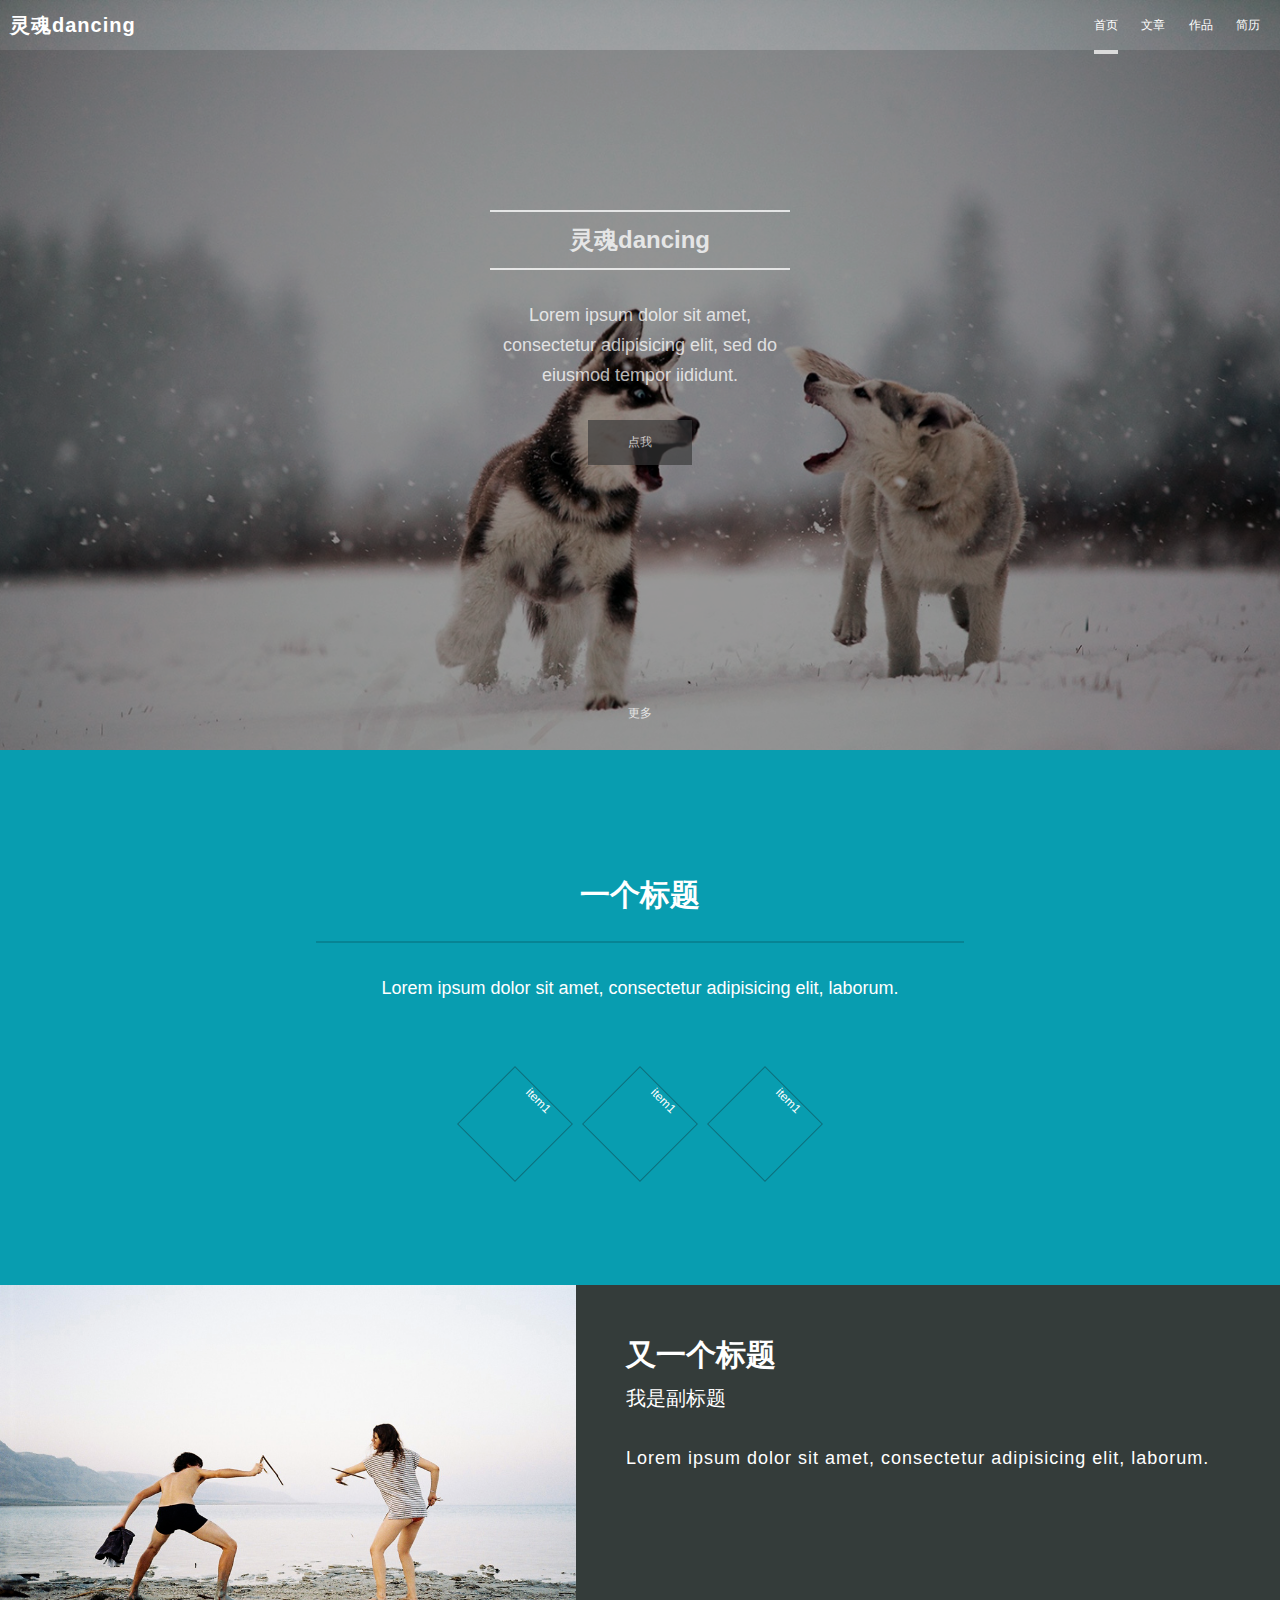
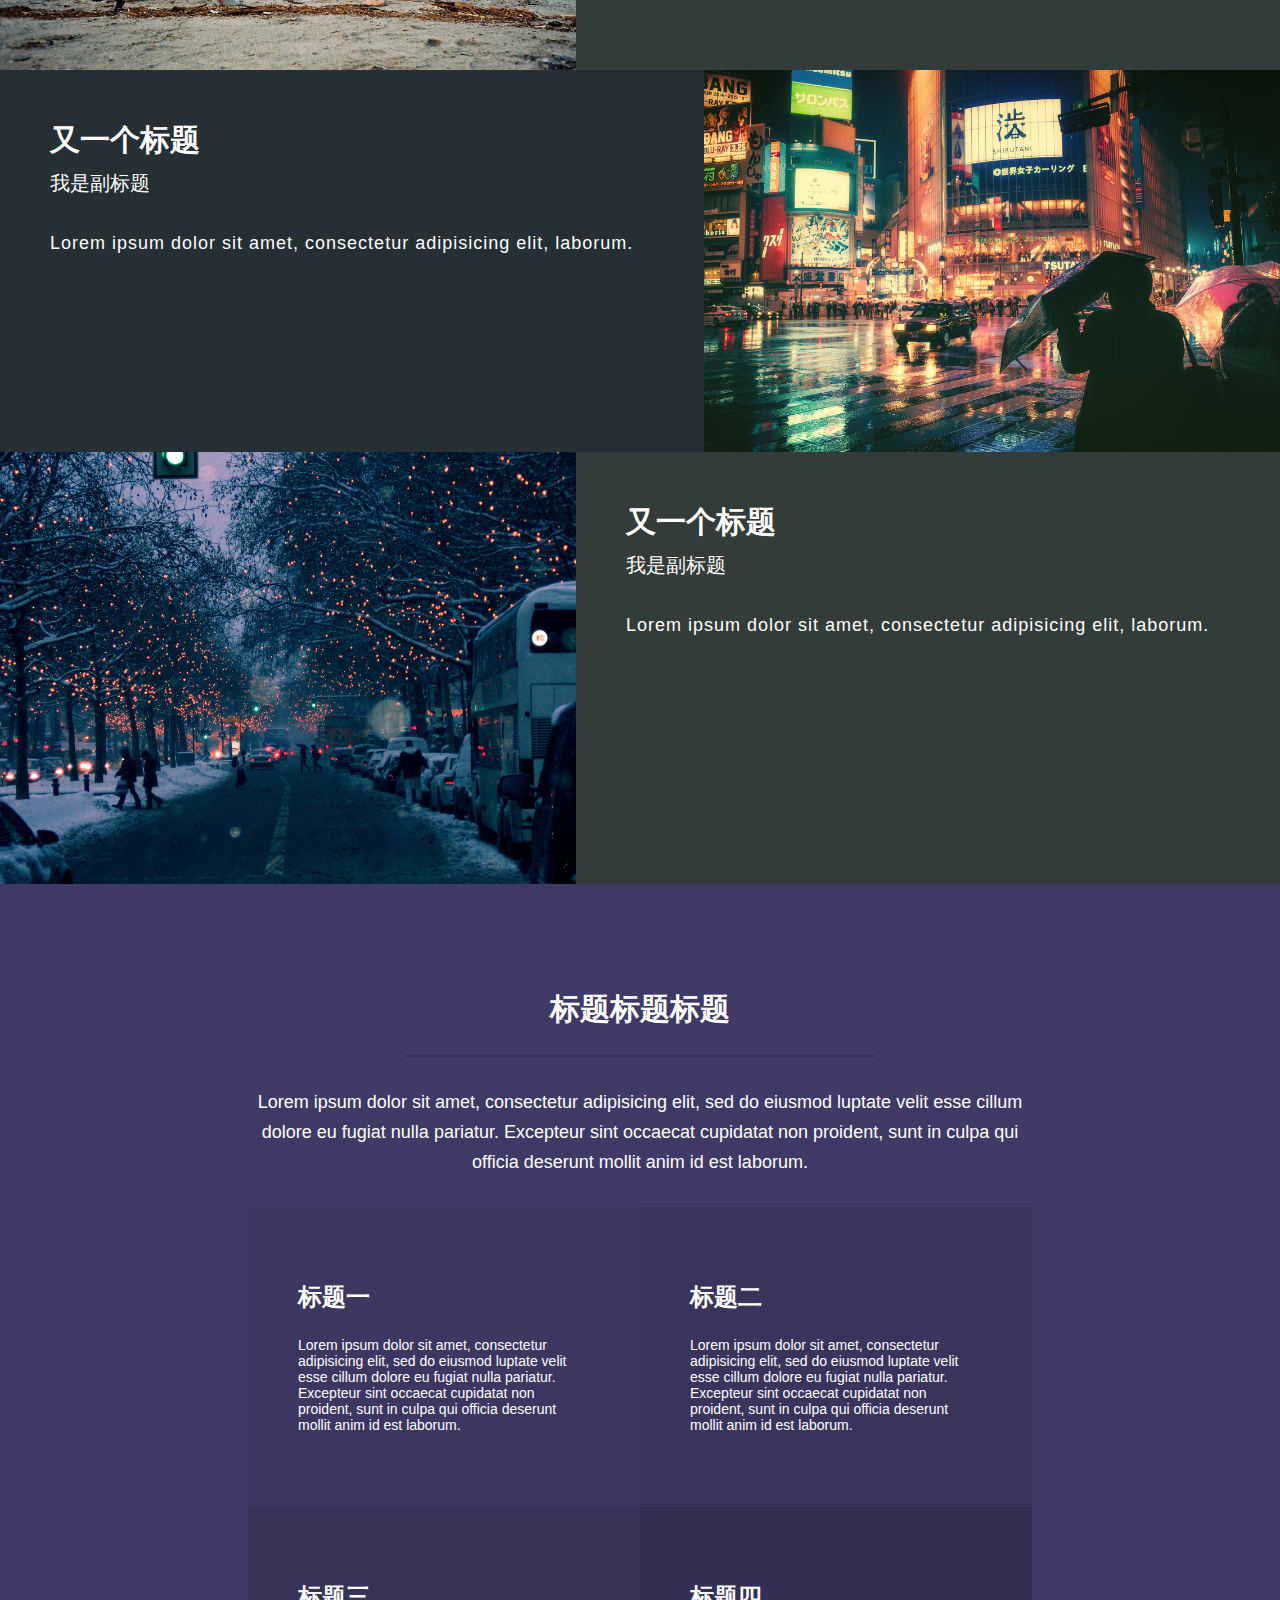
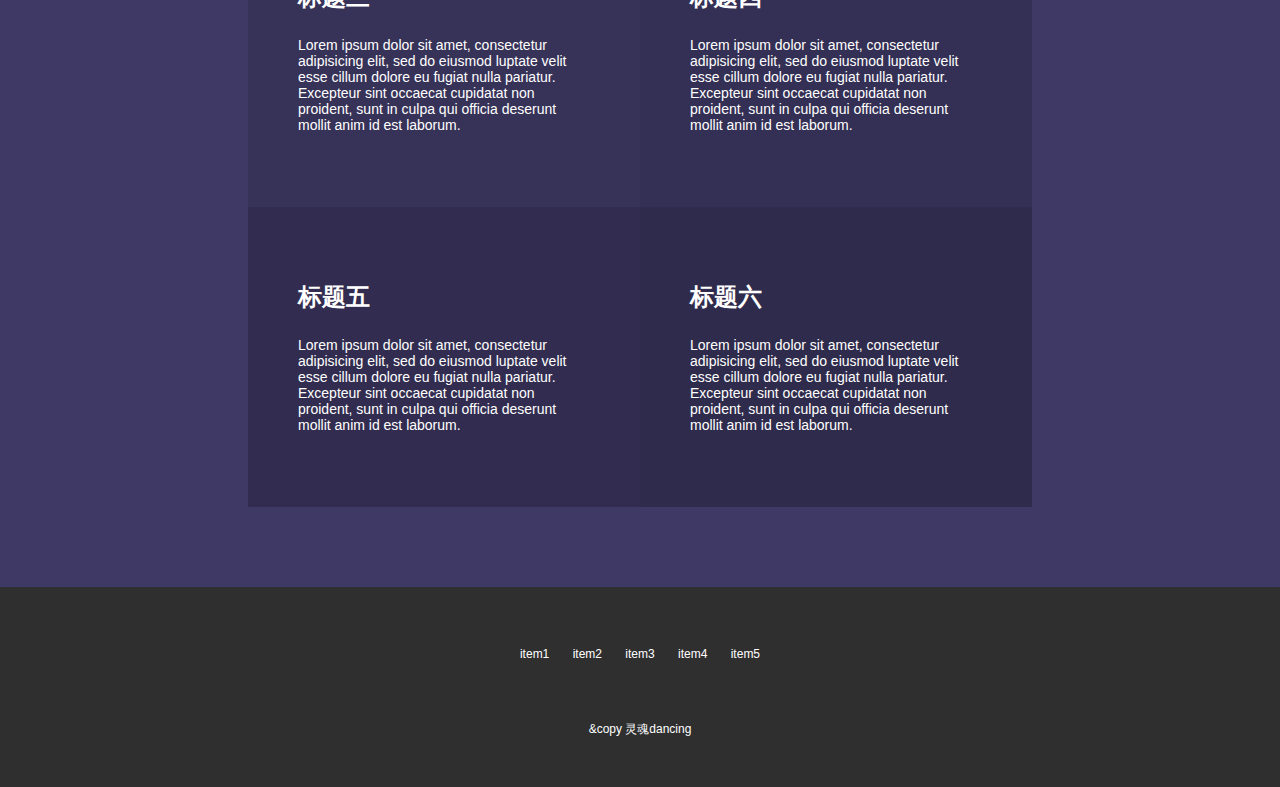
==== flat/index.html @ 1fb7e18c "create new porject" ====
<!DOCTYPE html>
<html lang="en">
<head>
	<meta charset="UTF-8">
	<title>灵魂dancing</title>
	<link rel="stylesheet" type="text/css" href="css/normalize.css">
	<link rel="stylesheet" type="text/css" href="css/index.css">
</head>
<body>
	<div class="main-wrapper">
		<header><!--  页头开始   -->
			<nav>
				<div class="logo"><a href="#">灵魂dancing</a></div>
				<ul>
					<li><a href="#" class="active">首页</a></li>
					<li><a href="#">文章</a></li>
					<li><a href="#">作品</a></li>
					<li><a href="#">简历</a></li>
				</ul>
			</nav>
			<div id="banner">
				<div class="inner">
					<h1>灵魂dancing</h1>
					<p class="sub-heading">Lorem ipsum dolor sit amet, consectetur adipisicing elit, sed do eiusmod tempor iididunt.</p>
					<button>点我</button>
					<div class="more">
						更多
					</div>
				</div>
			</div>
		</header><!--  页头结束   -->

		<div class="content"><!--  内容开始   -->
			<section class="green-section">
				<div class="wrapper">
					<h2>一个标题</h2>
					<div class="hr"></div>
					<p class="sub-heading">Lorem ipsum dolor sit amet, consectetur adipisicing elit,  laborum.</p>
				</div>
				<div class="icon-group">
					<span class="icon" >item1</span>
					<span class="icon" >item1</span>
					<span class="icon" >item1</span>
				</div>
			</section>
			<section class="gray-section">
				<div class="article-preview">
					<div class="img-section">
						<img src="images/pic01.jpg" alt="">
					</div>
					<div class="text-section">
						<h2>又一个标题</h2>
						<div class="sub-heading">
							我是副标题
						</div>
						<p>Lorem ipsum dolor sit amet, consectetur adipisicing elit,  laborum.</p>
					</div>
				</div>
				<div class="article-preview">
					<div class="text-section">
						<h2>又一个标题</h2>
						<div class="sub-heading">
							我是副标题
						</div>
						<p>Lorem ipsum dolor sit amet, consectetur adipisicing elit,  laborum.</p>
					</div>
					<div class="img-section">
						<img src="images/pic02.jpg" alt="">
					</div>
				</div>
				<div class="article-preview">
					<div class="img-section">
						<img src="images/pic03.jpg" alt="">
					</div>
					<div class="text-section">
						<h2>又一个标题</h2>
						<div class="sub-heading">
							我是副标题
						</div>
						<p>Lorem ipsum dolor sit amet, consectetur adipisicing elit,  laborum.</p>
					</div>
				</div>
			</section>
			<section class="purple-section">
				<div class="wrapper">
					<div class="heading-wrapper">
						<h2>标题标题标题</h2>
						<div class="hr"></div>
						<div class="sub-heading">Lorem ipsum dolor sit amet, consectetur adipisicing elit, sed do eiusmod luptate velit esse
						cillum dolore eu fugiat nulla pariatur. Excepteur sint occaecat cupidatat non
						proident, sunt in culpa qui officia deserunt mollit anim id est laborum.</div>
					</div>
					<div class="card-group clearfix">
						<div class="card">
							<h3>标题一</h3>
							<p>Lorem ipsum dolor sit amet, consectetur adipisicing elit, sed do eiusmod luptate velit esse
							cillum dolore eu fugiat nulla pariatur. Excepteur sint occaecat cupidatat non
							proident, sunt in culpa qui officia deserunt mollit anim id est laborum.</p>
						</div>
						<div class="card">
							<h3>标题二</h3>
							<p>Lorem ipsum dolor sit amet, consectetur adipisicing elit, sed do eiusmod luptate velit esse
							cillum dolore eu fugiat nulla pariatur. Excepteur sint occaecat cupidatat non
							proident, sunt in culpa qui officia deserunt mollit anim id est laborum.</p>
						</div>
						<div class="card">
							<h3>标题三</h3>
							<p>Lorem ipsum dolor sit amet, consectetur adipisicing elit, sed do eiusmod luptate velit esse
							cillum dolore eu fugiat nulla pariatur. Excepteur sint occaecat cupidatat non
							proident, sunt in culpa qui officia deserunt mollit anim id est laborum.</p>
						</div>
						<div class="card">
							<h3>标题四</h3>
							<p>Lorem ipsum dolor sit amet, consectetur adipisicing elit, sed do eiusmod luptate velit esse
							cillum dolore eu fugiat nulla pariatur. Excepteur sint occaecat cupidatat non
							proident, sunt in culpa qui officia deserunt mollit anim id est laborum.</p>
						</div>
						<div class="card">
							<h3>标题五</h3>
							<p>Lorem ipsum dolor sit amet, consectetur adipisicing elit, sed do eiusmod luptate velit esse
							cillum dolore eu fugiat nulla pariatur. Excepteur sint occaecat cupidatat non
							proident, sunt in culpa qui officia deserunt mollit anim id est laborum.</p>
						</div>
						<div class="card">
							<h3>标题六</h3>
							<p>Lorem ipsum dolor sit amet, consectetur adipisicing elit, sed do eiusmod luptate velit esse
							cillum dolore eu fugiat nulla pariatur. Excepteur sint occaecat cupidatat non
							proident, sunt in culpa qui officia deserunt mollit anim id est laborum.</p>
						</div>
					</div>
				</div>
			</section>
		</div><!--  内容结束   -->

		<footer><!--  页脚开始   -->
			<ul class="share-group">
				<li>item1</li>
				<li>item2</li>
				<li>item3</li>
				<li>item4</li>
				<li>item5</li>
			</ul>
			<div class="copy">
				&amp;copy 灵魂dancing
			</div>
		</footer><!--  页脚结束   -->
	</div>
</body>
</html>
---- flat/css/index.css ----
html{
	font-size: 62.5%;
}
body{
	font-size: 1.2rem;
}
@media screen and (max-width:800px){
	.article-preview .text-section h2{
	    font-size: 1.8rem;
	    line-height: 50%;
	}
	.article-preview .text-section .sub-heading{
	    font-size: 1rem;
	}
	.article-preview .text-section p{
	    font-size: 0.8rem;
	}
}
@media screen and (max-width:400px){
	.article-preview .text-section h2{
	    margin: 8px 0 0 8px;
	}
	.article-preview .text-section .sub-heading{
	    margin: 8px 0 0 8px;
	}
	.article-preview .text-section p{
	    margin: 8px 0 0 8px;
	}
}
h1{
	padding: 12px;
	border-top: 2px solid #fff;
	border-bottom: 2px solid #fff; 
}
h2{
	font-size: 3rem;
}
h3{
	font-size: 2.4rem;
}
p{
	font-size: 1.4rem;
}
.hr{
	height: 2px;
	width: 100%;
	margin: 20px auto;
}
.clearfix:after{
	content: '';
	display: block;
	clear: both;
}
header{
	background: rgba(0,0,0,0.3);
}
footer{
	background: rgba(0,0,0,0.3);
}
/************ header start **************/
nav{
	background: transparent;
	height: 50px;
}
#banner{
	background: rgba(0,0,0,0.2);
	height: 700px;
	opacity: 0.7;
}
nav ul{
	list-style: none;
	margin: 0;
	float: right;
}
nav ul li , nav .logo{
	display: inline-block;
	line-height: 50px;
	margin-right: 20px;
}
nav ul li a{
	line-height: 50px;
	text-decoration: none;
	display: inline-block;
	height: inherit;
	color: #fff;
}
nav ul li.logo{
	float: left;
}
#banner .inner{
	max-width: 300px;
	text-align: center;
	margin: 0 auto;
	position: relative;
	top: 160px;
}
#banner .inner h1{
	margin: 0;
}
button{
	border: none;
	background-color: #333;
	color: #eee;
	padding: 10px;
}
#banner button{
	padding: 14px 40px;
}
#banner .inner{
	color: #fff;
}
#banner .inner .more{
	margin-top: 240px;
	color: #fff;
}
.sub-heading{
	line-height: 30px;
	margin: 30px 0;
	font-size: 1.8rem;
}
.logo{
	font-size: 2rem;
	font-weight: 700;
	letter-spacing: 1px;
}
.logo a{
	color: #fff;
	text-decoration: none;
	padding: 10px;
}
.active{
	border-bottom: 4px solid #fff;
}
/************ header end **************/
/************ content start **************/
/*
green-section
 */
.green-section{
	text-align: center;
	background: #089DB0;
	color: #fff;
	padding: 100px 0;
}
.green-section .hr{
	background: #078494;
	width: 60%;
}
.wrapper{
	max-width: 1080px;
	margin: 0 auto;
}
.icon-group{
	margin-top: 60px;
}
.green-section .icon-group .icon{
	display: inline-block;
	width: 80px;
	height: 80px;
	border: 1px solid #0D6F7C;
	transform: rotate(45deg);
	margin: 20px;
}
/*
gray-section
 */
.gray-section{
	background: #252F34;
	color: #fff;
}
.gray-section .img-section{
	width: 45%;
}
.img-section img{
	width: 100%;
}
.text-section{
	width: 55%;
}
.text-section h2{
    margin: 50px 50px 15px 50px ;
}
.text-section .sub-heading{
    font-size: 1.8rem;
    margin: 0px 50px 30px 50px ;
}
.text-section p{
    margin: 0px 50px 30px 50px ;
    font-size: 1.4rem;
    line-height: 170%;
}
.article-preview > div{
	float: left;
	font-size: 0;
}
.gray-section .article-preview:nth-child(odd){
	background-color: #343C3A;
}
.article-preview:after{
	content: '';
	display: block;
	clear: both;
}
.text-section h2{
	margin-bottom: 1%;
}
.text-section .sub-heading{
	font-size: 2rem;
	margin-top: 0;
}
.text-section p{
	font-size: 1.8rem;
	letter-spacing: 1px;
}
.text-section > div{
	word-wrap: break-word;
	word-break: break-all;
	overflow: hidden;
	text-overflow: ellipsis;
}
.text-section > * {
	max-width: 90%;
}
/*
purple-section
 */
.purple-section{
	padding: 80px;
	background: #3F3965;
	color: #fff;
}
.purple-section .wrapper{
	width: 70%;
}
.purple-section .heading-wrapper{
	text-align: center;
}
.purple-section .hr{
	background: #373259;
	width: 60%;
}
.card{
	float: left;
	width: 50%;
	min-height: 300px;
	padding: 50px;
	-webkit-box-sizing: border-box;
	-moz-box-sizing: border-box;
	box-sizing: border-box;
}
.card:first-child{
	background: rgba(0,0,0,0.04);
}
.card:nth-child(2){
	background: rgba(0,0,0,0.08);
}
.card:nth-child(3){
	background: rgba(0,0,0,0.12);
}
.card:nth-child(4){
	background: rgba(0,0,0,0.16);
}
.card:nth-child(5){
	background: rgba(0,0,0,0.20);
}
.card:last-child{
	background: rgba(0,0,0,0.24);
}
/************ content end **************/
/************ footer start **************/
footer{
	background: rgba(0,0,0,0.3);
	color: #fff;
	min-height: 200px;
	text-align: center;
}
ul.share-group{
	display: block;
	width: 1080px;
	margin: 0 auto;
	padding: 50px;
}
.share-group li{
	display: inline-block;
	padding: 10px;
}
.copy{
	padding-bottom: 20px;
}
/************ footer end **************/
.main-wrapper{
	background: #444 url(../images/banner.jpg) no-repeat center;
	background-attachment: fixed;
	background-size: cover; 
}
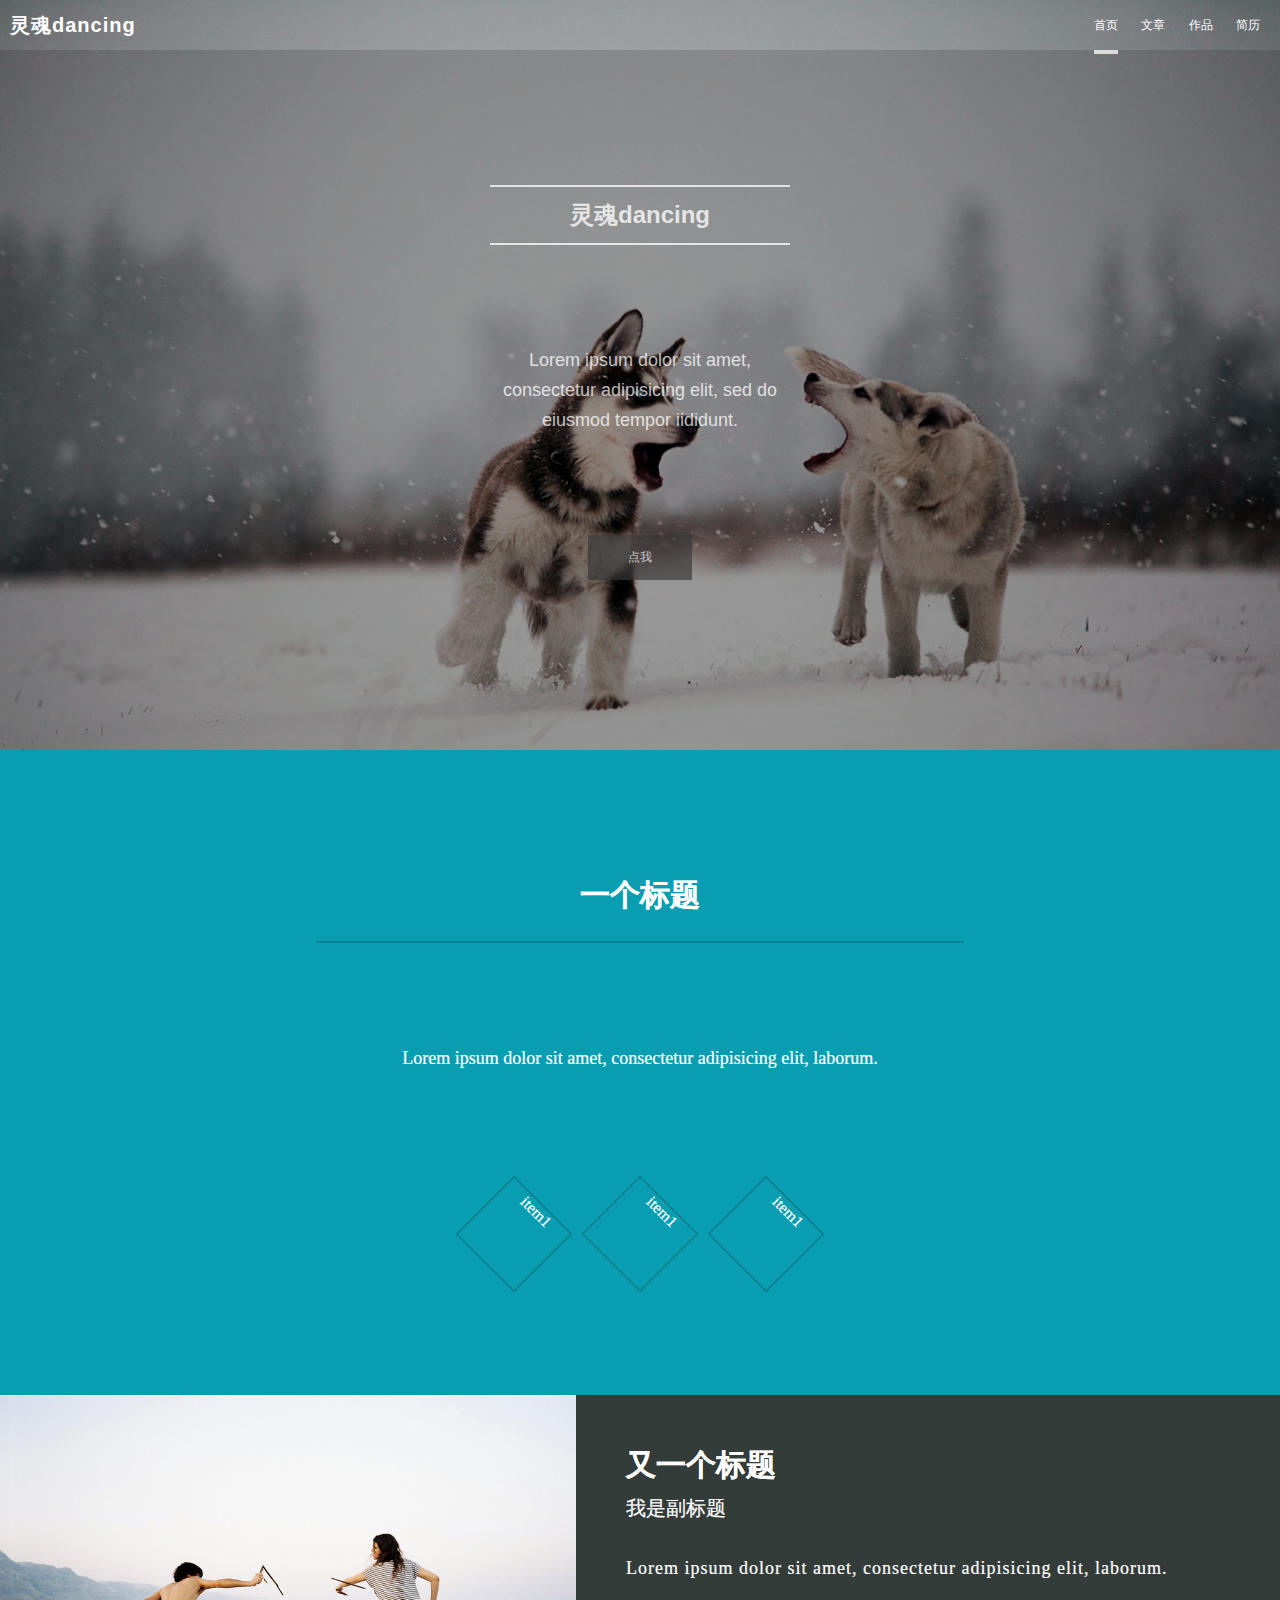
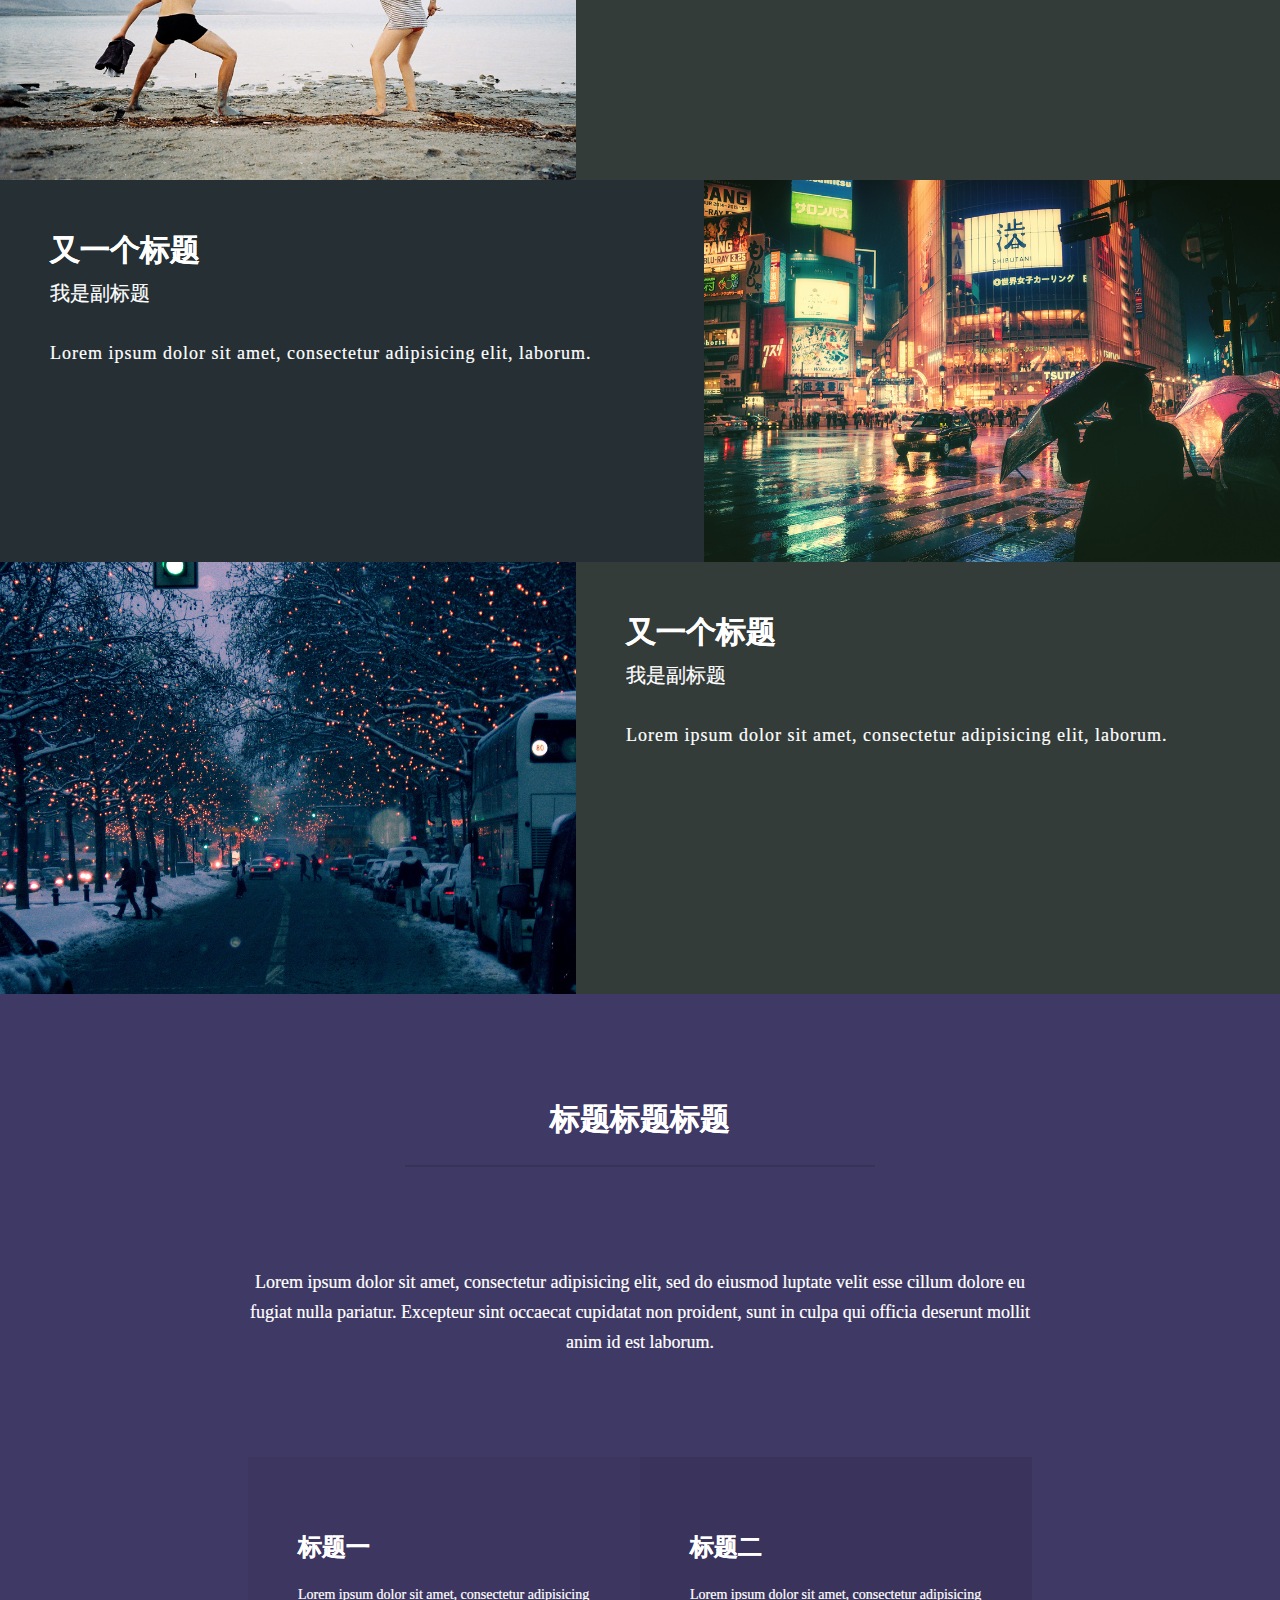
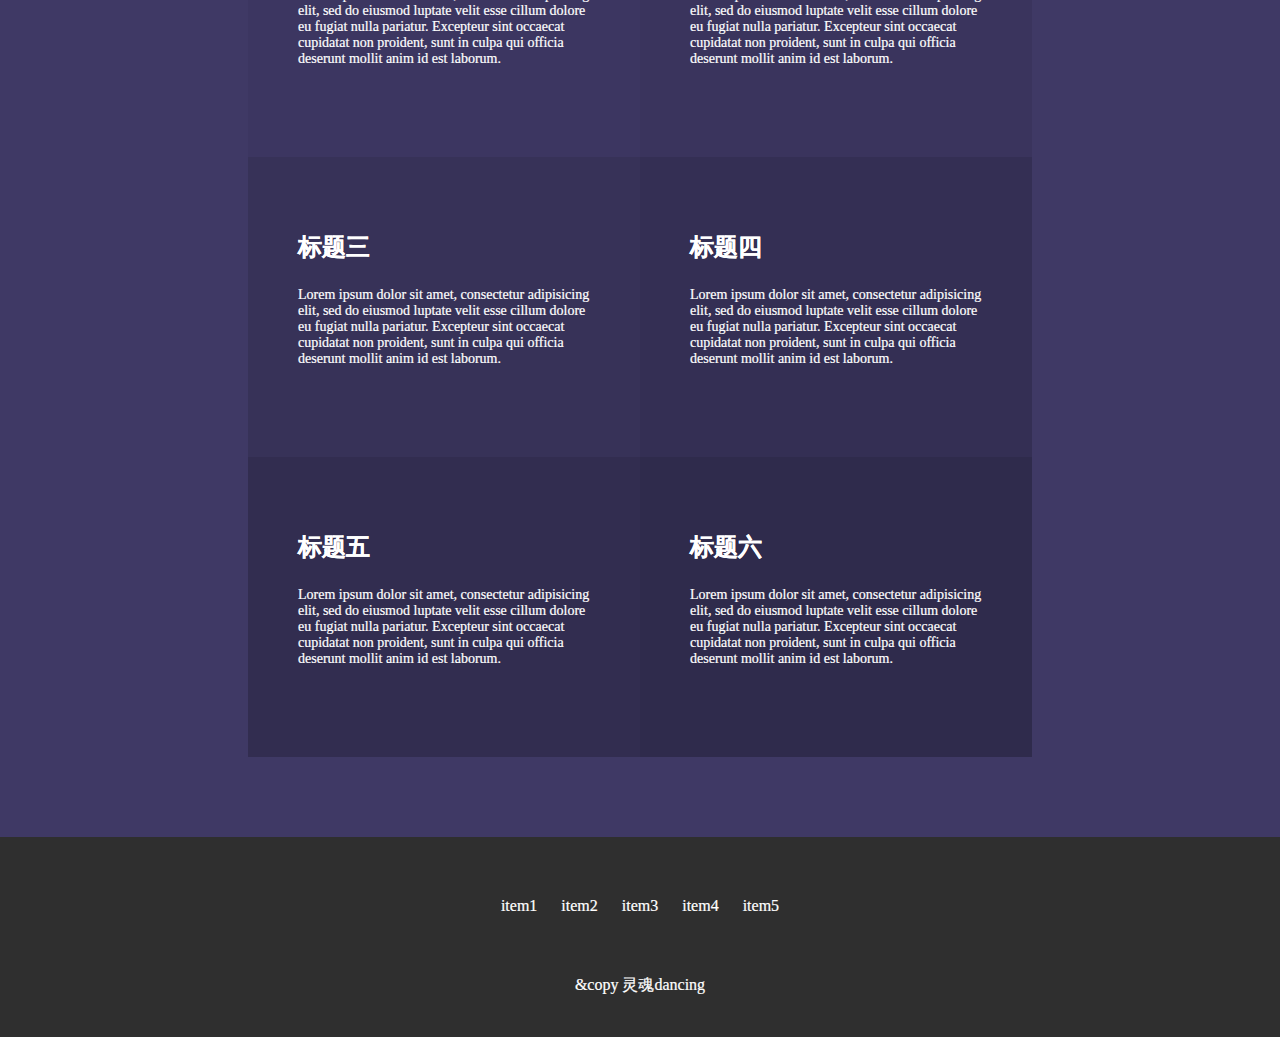
==== commit 9555e092: "update mob1" ====
--- a/flat/index.html
+++ b/flat/index.html
@@ -23,8 +23,8 @@
 					<h1>灵魂dancing</h1>
 					<p class="sub-heading">Lorem ipsum dolor sit amet, consectetur adipisicing elit, sed do eiusmod tempor iididunt.</p>
 					<button>点我</button>
-					<div class="more">
-						更多
+					<div class="more iconfont">
+						<i class="iconfont">&#xe6a6;
 					</div>
 				</div>
 			</div>
@@ -145,5 +145,7 @@
 			</div>
 		</footer><!--  页脚结束   -->
 	</div>
+	<script type="text/javascript" src="../blog/js/jquery-2.1.4.min.js"></script>
+	<script type="text/javascript" src="js/main.js"></script>
 </body>
 </html>--- a/flat/css/index.css
+++ b/flat/css/index.css
@@ -1,3 +1,19 @@
+@font-face {font-family: 'iconfont';
+    src: url('iconfont.eot'); /* IE9*/
+    src: url('iconfont.eot?#iefix') format('embedded-opentype'), /* IE6-IE8 */
+    url('iconfont.woff') format('woff'), /* chrome、firefox */
+    url('iconfont.ttf') format('truetype'), /* chrome、firefox、opera、Safari, Android, iOS 4.2+*/
+    url('iconfont.svg#iconfont') format('svg'); /* iOS 4.1- */
+}
+.iconfont{
+    font-family:"iconfont" !important;
+    font-size:16px;font-style:normal;
+    -webkit-font-smoothing: antialiased;
+    -webkit-text-stroke-width: 0.2px;
+    -moz-osx-font-smoothing: grayscale;
+}
+
+
 html{
 	font-size: 62.5%;
 }
@@ -92,7 +108,7 @@
 	text-align: center;
 	margin: 0 auto;
 	position: relative;
-	top: 160px;
+	top: 135px;
 }
 #banner .inner h1{
 	margin: 0;
@@ -110,12 +126,12 @@
 	color: #fff;
 }
 #banner .inner .more{
-	margin-top: 240px;
+	margin-top: 150px;
 	color: #fff;
 }
 .sub-heading{
 	line-height: 30px;
-	margin: 30px 0;
+	margin: 100px 0;
 	font-size: 1.8rem;
 }
 .logo{
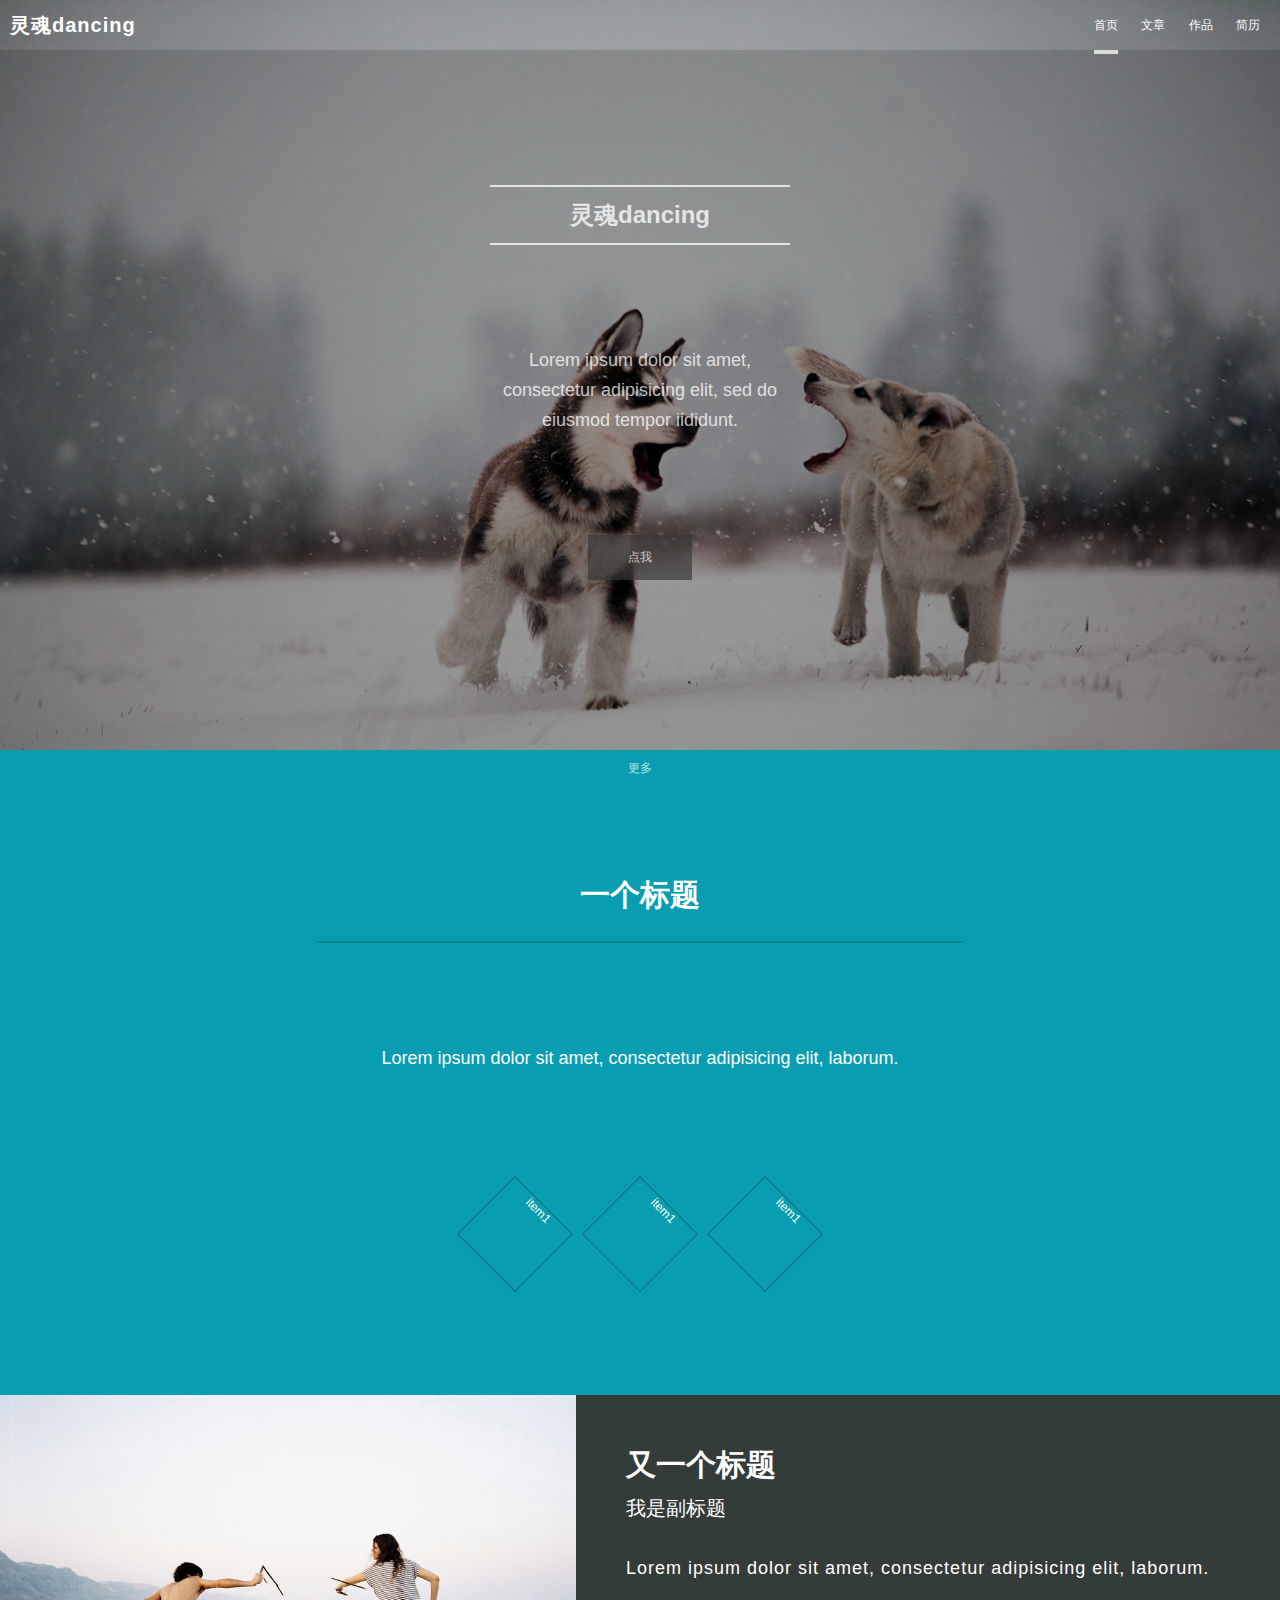
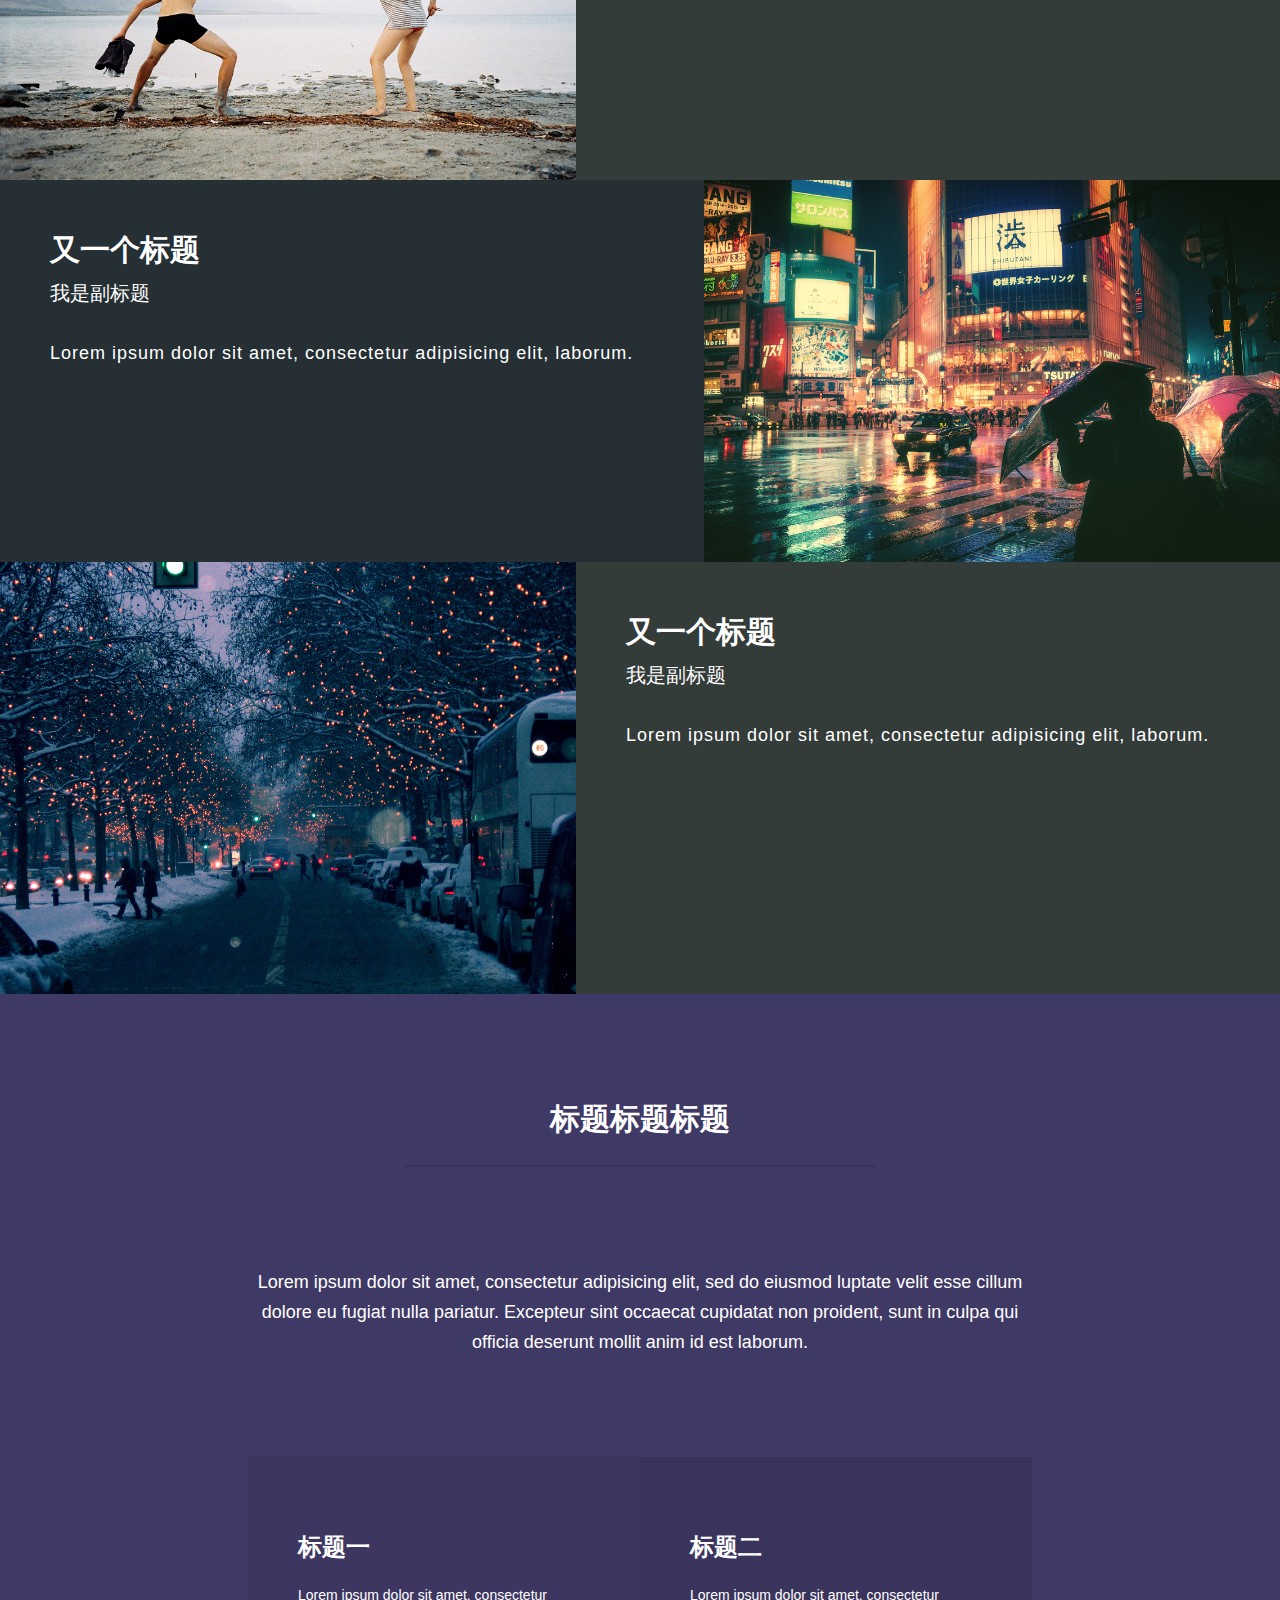
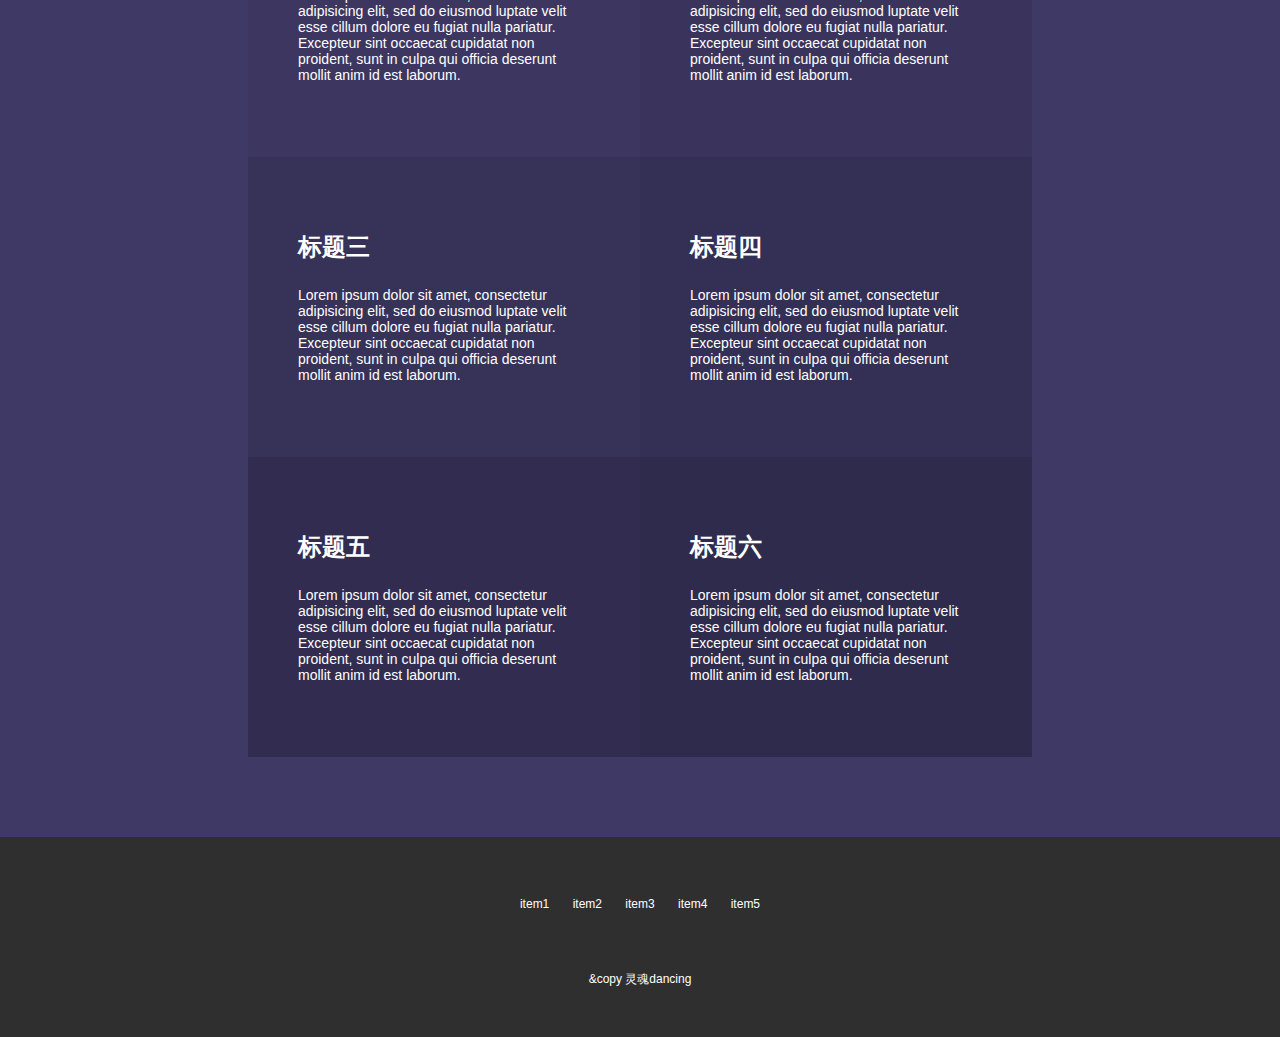
==== commit 51390fee: "update homepage" ====
--- a/flat/index.html
+++ b/flat/index.html
@@ -23,8 +23,8 @@
 					<h1>灵魂dancing</h1>
 					<p class="sub-heading">Lorem ipsum dolor sit amet, consectetur adipisicing elit, sed do eiusmod tempor iididunt.</p>
 					<button>点我</button>
-					<div class="more iconfont">
-						<i class="iconfont">&#xe6a6;
+					<div class="more">
+						更多
 					</div>
 				</div>
 			</div>
@@ -145,7 +145,5 @@
 			</div>
 		</footer><!--  页脚结束   -->
 	</div>
-	<script type="text/javascript" src="../blog/js/jquery-2.1.4.min.js"></script>
-	<script type="text/javascript" src="js/main.js"></script>
 </body>
 </html>--- a/flat/css/index.css
+++ b/flat/css/index.css
@@ -1,19 +1,3 @@
-@font-face {font-family: 'iconfont';
-    src: url('iconfont.eot'); /* IE9*/
-    src: url('iconfont.eot?#iefix') format('embedded-opentype'), /* IE6-IE8 */
-    url('iconfont.woff') format('woff'), /* chrome、firefox */
-    url('iconfont.ttf') format('truetype'), /* chrome、firefox、opera、Safari, Android, iOS 4.2+*/
-    url('iconfont.svg#iconfont') format('svg'); /* iOS 4.1- */
-}
-.iconfont{
-    font-family:"iconfont" !important;
-    font-size:16px;font-style:normal;
-    -webkit-font-smoothing: antialiased;
-    -webkit-text-stroke-width: 0.2px;
-    -moz-osx-font-smoothing: grayscale;
-}
-
-
 html{
 	font-size: 62.5%;
 }
@@ -56,6 +40,11 @@
 }
 p{
 	font-size: 1.4rem;
+}
+a{
+	cursor: pointer;
+	text-decoration: none;
+	color: #fff;
 }
 .hr{
 	height: 2px;
@@ -126,8 +115,14 @@
 	color: #fff;
 }
 #banner .inner .more{
-	margin-top: 150px;
-	color: #fff;
+	margin-top: 180px;
+	color: #fff;
+}
+i{
+	cursor: pointer;
+}
+.more .iconfont{
+	font-size: 20px;
 }
 .sub-heading{
 	line-height: 30px;
@@ -308,4 +303,14 @@
 	background: #444 url(../images/banner.jpg) no-repeat center;
 	background-attachment: fixed;
 	background-size: cover; 
+}
+#goTop{
+	width: 50px;
+	height: 50px;
+	position: fixed;
+	right: 10px;
+	bottom: 10px;
+}
+#goTop i{
+	font-size: 50px;
 }